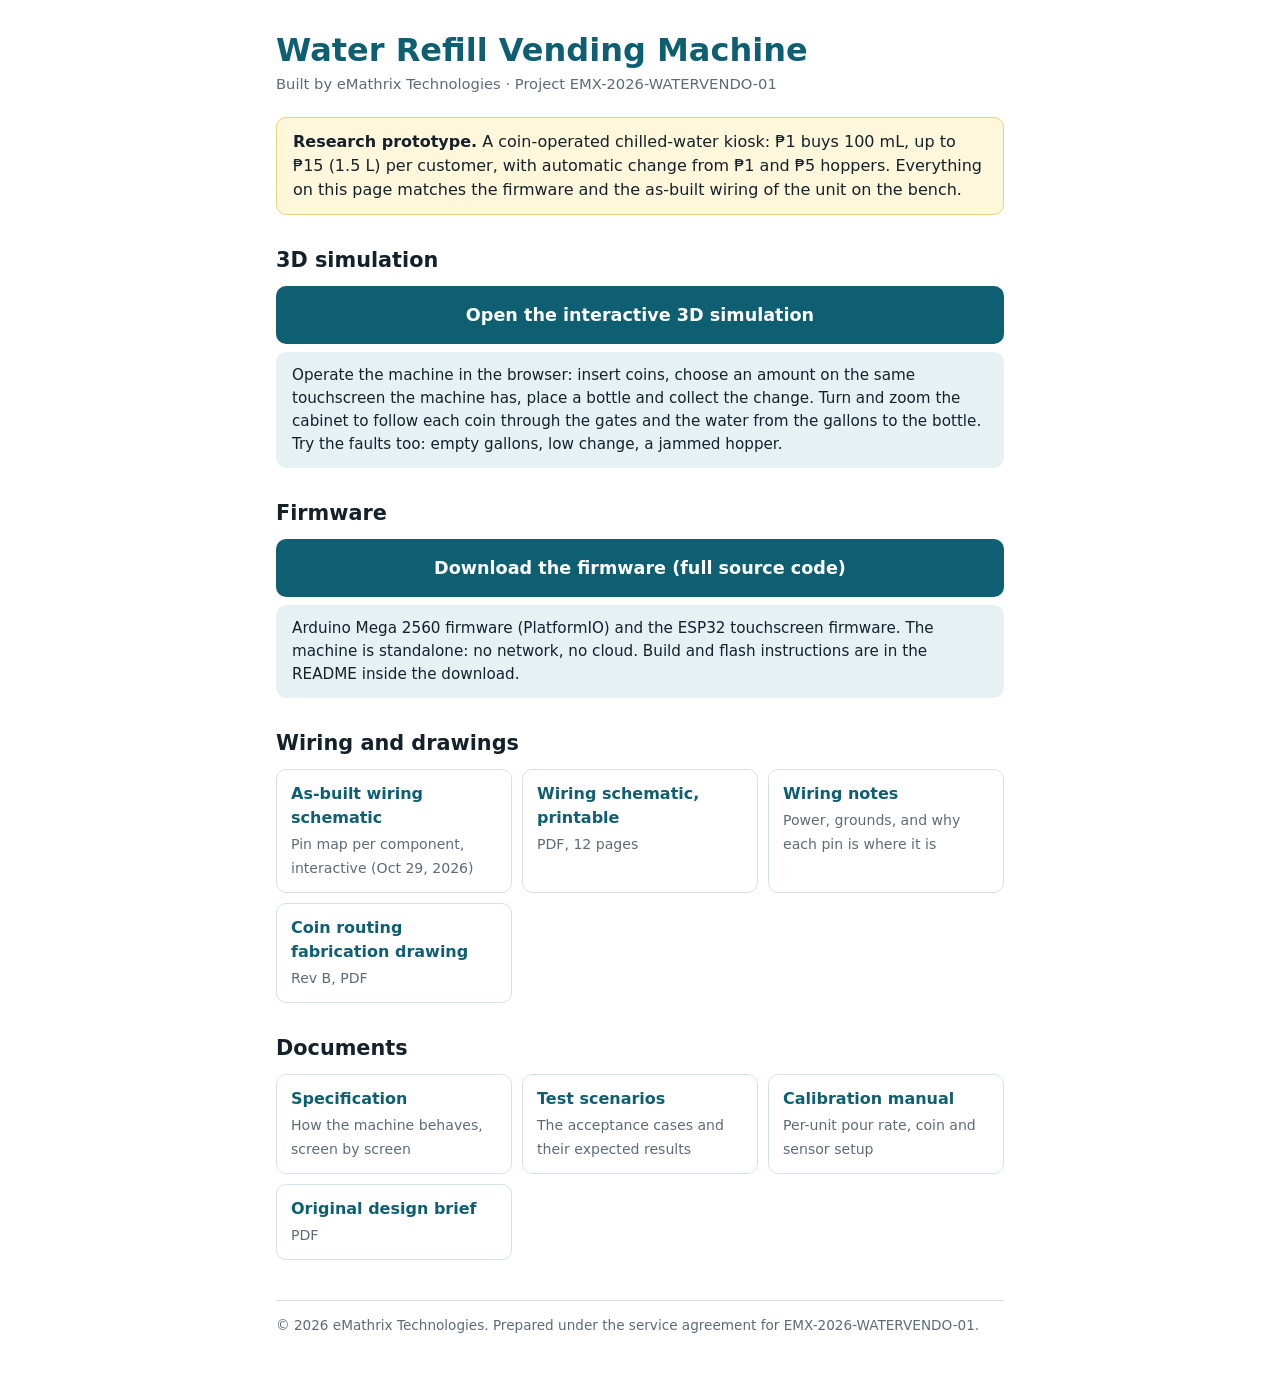
==== deploy/site/public/index.html @ b41547c3 "Project page for Railway: documents, firmware download, 3D simulation deploy/site/ serves the client" ====
<!doctype html>
<html lang="en">
<head>
<meta charset="utf-8">
<meta name="viewport" content="width=device-width, initial-scale=1">
<title>Water Refill Vending Machine</title>
<style>
  :root { --ink: #14212b; --muted: #5d6b76; --line: #d3e2e6; --brand: #0f5f73; --brand-ink: #fff; --soft: #e6f1f4;
          --bg: #ffffff; --warn-bg: #fff7dc; --warn-line: #ecd27a; }
  @media (prefers-color-scheme: dark) {
    :root { --ink: #e6edf2; --muted: #9fb0bb; --line: #2b3b44; --brand: #2f9bb5; --brand-ink: #fff; --soft: #17262e; --bg: #0f171c;
            --warn-bg: #3a3214; --warn-line: #6b5a1e; }
  }
  * { box-sizing: border-box; }
  body { margin: 0; background: var(--bg); color: var(--ink); font: 16px/1.5 system-ui, -apple-system, "Segoe UI", Roboto, sans-serif; }
  main { max-width: 760px; margin: 0 auto; padding: 32px 16px 56px; }
  h1 { color: var(--brand); font-size: 2rem; line-height: 1.15; margin: 0 0 4px; }
  .by { color: var(--muted); font-size: .92rem; margin: 0 0 22px; }
  .notice { background: var(--warn-bg); border: 1px solid var(--warn-line); border-radius: 10px; padding: 12px 16px; margin-bottom: 30px; }
  h2 { font-size: 1.3rem; margin: 30px 0 10px; }
  a.big { display: block; text-align: center; background: var(--brand); color: var(--brand-ink); font-weight: 700; font-size: 1.1rem;
          text-decoration: none; padding: 16px; border-radius: 10px; margin: 8px 0; }
  a.big:hover { filter: brightness(1.08); }
  .help { background: var(--soft); border-radius: 10px; padding: 12px 16px; font-size: .95rem; }
  .grid { display: grid; grid-template-columns: repeat(auto-fill, minmax(220px, 1fr)); gap: 10px; }
  .doc { display: block; border: 1px solid var(--line); border-radius: 10px; padding: 12px 14px; text-decoration: none; color: var(--ink); }
  .doc:hover { border-color: var(--brand); }
  .doc b { color: var(--brand); display: block; margin-bottom: 2px; }
  .doc span { color: var(--muted); font-size: .88rem; }
  footer { color: var(--muted); font-size: .85rem; margin-top: 40px; border-top: 1px solid var(--line); padding-top: 14px; }
</style>
</head>
<body>
<main>
  <h1>Water Refill Vending Machine</h1>
  <p class="by">Built by eMathrix Technologies · Project EMX-2026-WATERVENDO-01</p>

  <div class="notice"><b>Research prototype.</b> A coin-operated chilled-water kiosk: ₱1 buys 100 mL, up to ₱15 (1.5 L)
    per customer, with automatic change from ₱1 and ₱5 hoppers. Everything on this page matches the firmware and the
    as-built wiring of the unit on the bench.</div>

  <h2>3D simulation</h2>
  <a class="big" href="simulation/">Open the interactive 3D simulation</a>
  <div class="help">Operate the machine in the browser: insert coins, choose an amount on the same touchscreen the machine
    has, place a bottle and collect the change. Turn and zoom the cabinet to follow each coin through the gates and the water
    from the gallons to the bottle. Try the faults too: empty gallons, low change, a jammed hopper.</div>

  <h2>Firmware</h2>
  <a class="big" href="https://github.com/emathrixacademy/coin_operated_water_dispenser/archive/refs/heads/main.zip">Download the firmware (full source code)</a>
  <div class="help">Arduino Mega 2560 firmware (PlatformIO) and the ESP32 touchscreen firmware. The machine is standalone:
    no network, no cloud. Build and flash instructions are in the README inside the download.</div>

  <h2>Wiring and drawings</h2>
  <div class="grid">
    <a class="doc" href="docs/wiring-asbuilt.html"><b>As-built wiring schematic</b><span>Pin map per component, interactive (Oct 29, 2026)</span></a>
    <a class="doc" href="docs/Water-Vendo-Wiring.pdf"><b>Wiring schematic, printable</b><span>PDF, 12 pages</span></a>
    <a class="doc" href="docs/wiring.md"><b>Wiring notes</b><span>Power, grounds, and why each pin is where it is</span></a>
    <a class="doc" href="docs/Emathrix_FabDrawing_CoinRouting_RevB.pdf"><b>Coin routing fabrication drawing</b><span>Rev B, PDF</span></a>
  </div>

  <h2>Documents</h2>
  <div class="grid">
    <a class="doc" href="docs/SPECIFICATION.md"><b>Specification</b><span>How the machine behaves, screen by screen</span></a>
    <a class="doc" href="docs/scenarios.md"><b>Test scenarios</b><span>The acceptance cases and their expected results</span></a>
    <a class="doc" href="docs/calibration.md"><b>Calibration manual</b><span>Per-unit pour rate, coin and sensor setup</span></a>
    <a class="doc" href="docs/WATER-VENDO.pdf"><b>Original design brief</b><span>PDF</span></a>
  </div>

  <footer>© 2026 eMathrix Technologies. Prepared under the service agreement for EMX-2026-WATERVENDO-01.</footer>
</main>
</body>
</html>
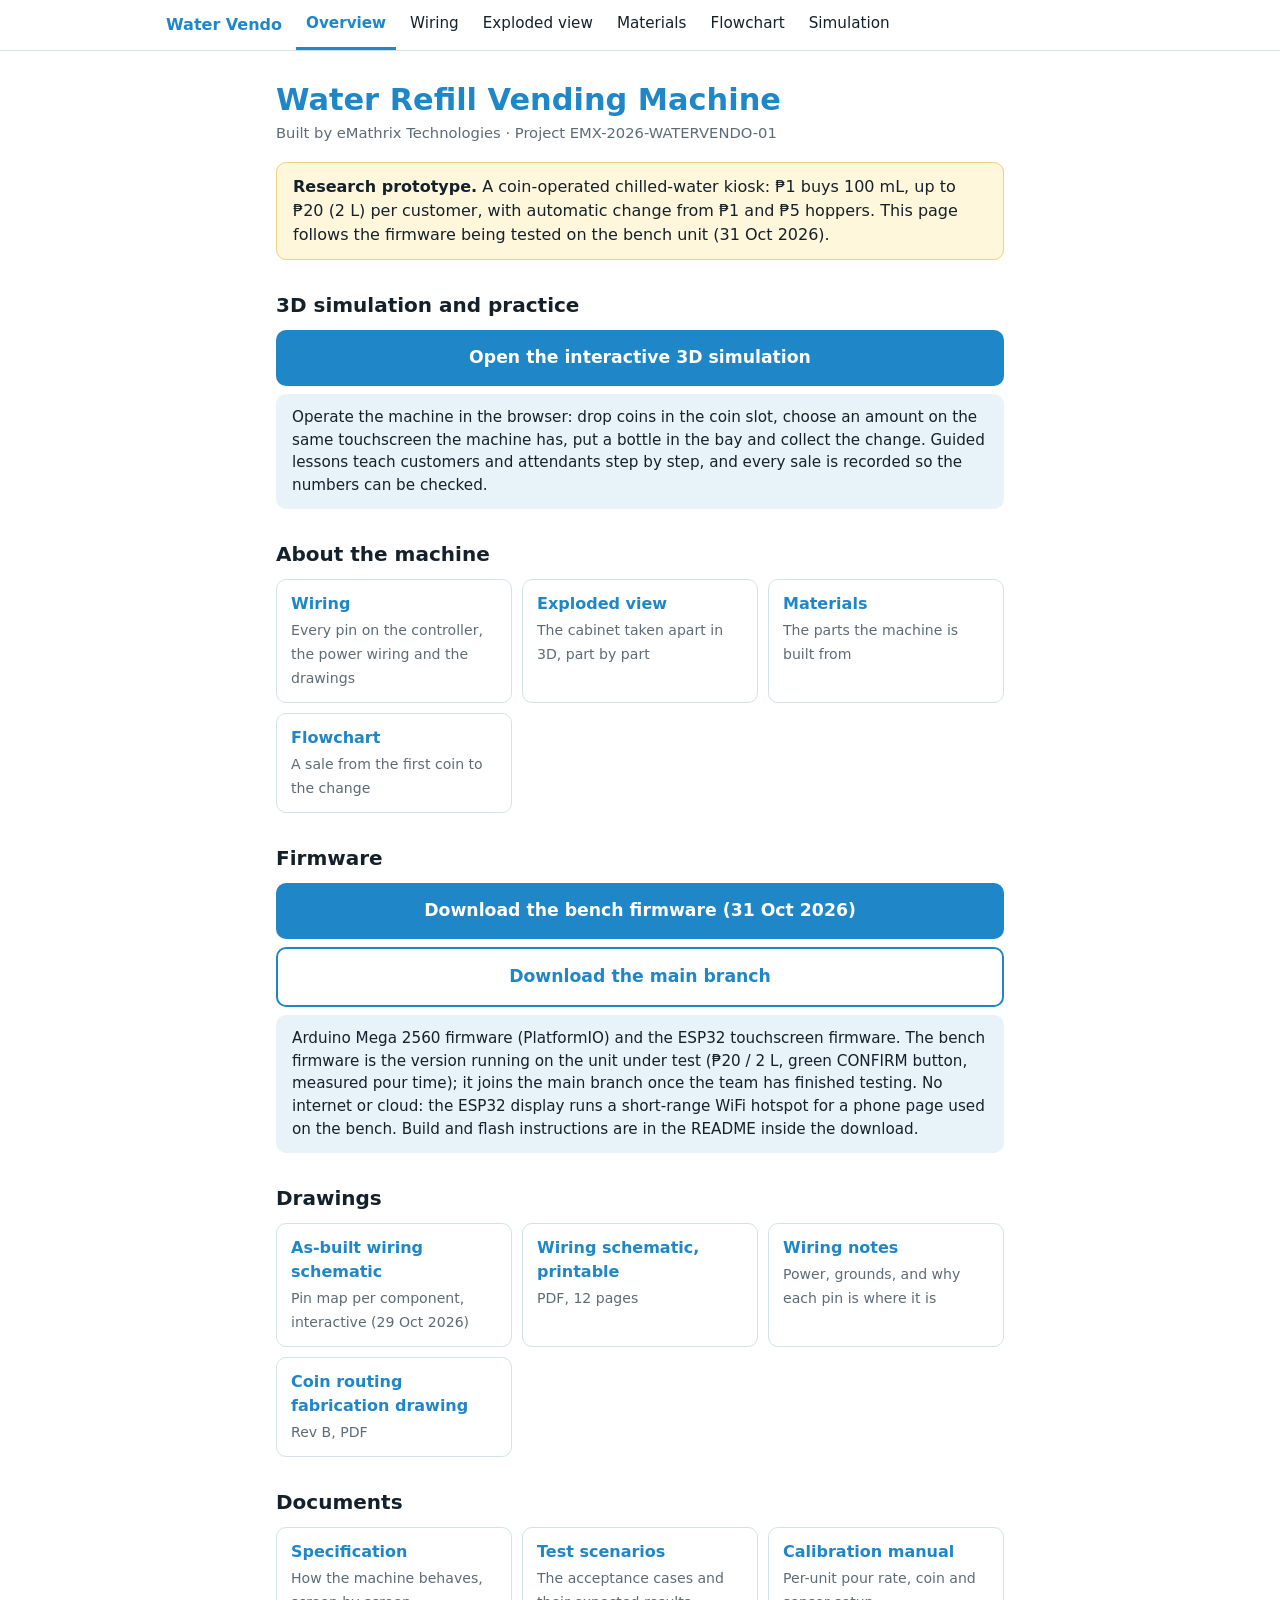
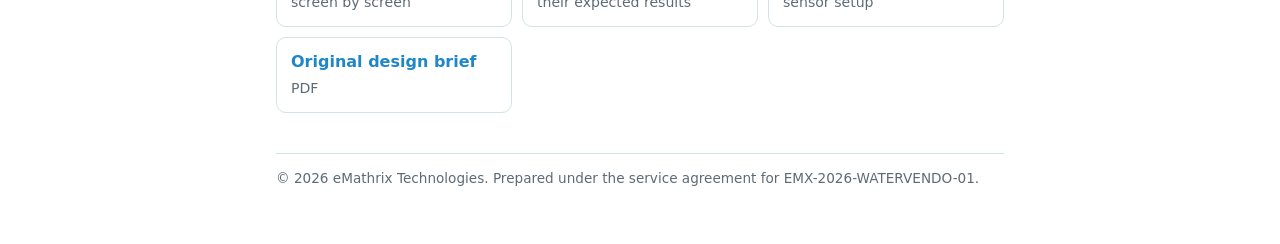
==== commit 72fbce32: "Website: follow the bench firmware; real phone page; Wiring, Exploded view, Materials, Flowchart Sim" ====
--- a/deploy/site/public/index.html
+++ b/deploy/site/public/index.html
@@ -4,55 +4,51 @@
 <meta charset="utf-8">
 <meta name="viewport" content="width=device-width, initial-scale=1">
 <title>Water Refill Vending Machine</title>
-<style>
-  :root { --ink: #14212b; --muted: #5d6b76; --line: #d3e2e6; --brand: #0f5f73; --brand-ink: #fff; --soft: #e6f1f4;
-          --bg: #ffffff; --warn-bg: #fff7dc; --warn-line: #ecd27a; }
-  @media (prefers-color-scheme: dark) {
-    :root { --ink: #e6edf2; --muted: #9fb0bb; --line: #2b3b44; --brand: #2f9bb5; --brand-ink: #fff; --soft: #17262e; --bg: #0f171c;
-            --warn-bg: #3a3214; --warn-line: #6b5a1e; }
-  }
-  * { box-sizing: border-box; }
-  body { margin: 0; background: var(--bg); color: var(--ink); font: 16px/1.5 system-ui, -apple-system, "Segoe UI", Roboto, sans-serif; }
-  main { max-width: 760px; margin: 0 auto; padding: 32px 16px 56px; }
-  h1 { color: var(--brand); font-size: 2rem; line-height: 1.15; margin: 0 0 4px; }
-  .by { color: var(--muted); font-size: .92rem; margin: 0 0 22px; }
-  .notice { background: var(--warn-bg); border: 1px solid var(--warn-line); border-radius: 10px; padding: 12px 16px; margin-bottom: 30px; }
-  h2 { font-size: 1.3rem; margin: 30px 0 10px; }
-  a.big { display: block; text-align: center; background: var(--brand); color: var(--brand-ink); font-weight: 700; font-size: 1.1rem;
-          text-decoration: none; padding: 16px; border-radius: 10px; margin: 8px 0; }
-  a.big:hover { filter: brightness(1.08); }
-  .help { background: var(--soft); border-radius: 10px; padding: 12px 16px; font-size: .95rem; }
-  .grid { display: grid; grid-template-columns: repeat(auto-fill, minmax(220px, 1fr)); gap: 10px; }
-  .doc { display: block; border: 1px solid var(--line); border-radius: 10px; padding: 12px 14px; text-decoration: none; color: var(--ink); }
-  .doc:hover { border-color: var(--brand); }
-  .doc b { color: var(--brand); display: block; margin-bottom: 2px; }
-  .doc span { color: var(--muted); font-size: .88rem; }
-  footer { color: var(--muted); font-size: .85rem; margin-top: 40px; border-top: 1px solid var(--line); padding-top: 14px; }
-</style>
+<link rel="stylesheet" href="site.css">
 </head>
 <body>
-<main>
+<nav class="top"><div class="in">
+  <a class="brand" href="./">Water Vendo</a>
+  <a class="tab on" href="./">Overview</a>
+  <a class="tab" href="wiring.html">Wiring</a>
+  <a class="tab" href="exploded.html">Exploded view</a>
+  <a class="tab" href="materials.html">Materials</a>
+  <a class="tab" href="flowchart.html">Flowchart</a>
+  <a class="tab" href="simulation/">Simulation</a>
+</div></nav>
+<main class="narrow">
   <h1>Water Refill Vending Machine</h1>
   <p class="by">Built by eMathrix Technologies · Project EMX-2026-WATERVENDO-01</p>
 
-  <div class="notice"><b>Research prototype.</b> A coin-operated chilled-water kiosk: ₱1 buys 100 mL, up to ₱15 (1.5 L)
-    per customer, with automatic change from ₱1 and ₱5 hoppers. Everything on this page matches the firmware and the
-    as-built wiring of the unit on the bench.</div>
+  <div class="notice"><b>Research prototype.</b> A coin-operated chilled-water kiosk: ₱1 buys 100 mL, up to ₱20 (2 L)
+    per customer, with automatic change from ₱1 and ₱5 hoppers. This page follows the firmware being tested on the bench
+    unit (31 Oct 2026).</div>
 
-  <h2>3D simulation</h2>
+  <h2>3D simulation and practice</h2>
   <a class="big" href="simulation/">Open the interactive 3D simulation</a>
-  <div class="help">Operate the machine in the browser: insert coins, choose an amount on the same touchscreen the machine
-    has, place a bottle and collect the change. Turn and zoom the cabinet to follow each coin through the gates and the water
-    from the gallons to the bottle. Try the faults too: empty gallons, low change, a jammed hopper.</div>
+  <div class="help">Operate the machine in the browser: drop coins in the coin slot, choose an amount on the same
+    touchscreen the machine has, put a bottle in the bay and collect the change. Guided lessons teach customers and
+    attendants step by step, and every sale is recorded so the numbers can be checked.</div>
+
+  <h2>About the machine</h2>
+  <div class="grid">
+    <a class="doc" href="wiring.html"><b>Wiring</b><span>Every pin on the controller, the power wiring and the drawings</span></a>
+    <a class="doc" href="exploded.html"><b>Exploded view</b><span>The cabinet taken apart in 3D, part by part</span></a>
+    <a class="doc" href="materials.html"><b>Materials</b><span>The parts the machine is built from</span></a>
+    <a class="doc" href="flowchart.html"><b>Flowchart</b><span>A sale from the first coin to the change</span></a>
+  </div>
 
   <h2>Firmware</h2>
-  <a class="big" href="https://github.com/emathrixacademy/coin_operated_water_dispenser/archive/refs/heads/main.zip">Download the firmware (full source code)</a>
-  <div class="help">Arduino Mega 2560 firmware (PlatformIO) and the ESP32 touchscreen firmware. The machine is standalone:
-    no network, no cloud. Build and flash instructions are in the README inside the download.</div>
+  <a class="big" href="https://github.com/emathrixacademy/coin_operated_water_dispenser/archive/refs/heads/fix/review-bugs-layout5.zip">Download the bench firmware (31 Oct 2026)</a>
+  <a class="big alt" href="https://github.com/emathrixacademy/coin_operated_water_dispenser/archive/refs/heads/main.zip">Download the main branch</a>
+  <div class="help">Arduino Mega 2560 firmware (PlatformIO) and the ESP32 touchscreen firmware. The bench firmware is the
+    version running on the unit under test (₱20 / 2 L, green CONFIRM button, measured pour time); it joins the main branch
+    once the team has finished testing. No internet or cloud: the ESP32 display runs a short-range WiFi hotspot for a phone
+    page used on the bench. Build and flash instructions are in the README inside the download.</div>
 
-  <h2>Wiring and drawings</h2>
+  <h2>Drawings</h2>
   <div class="grid">
-    <a class="doc" href="docs/wiring-asbuilt.html"><b>As-built wiring schematic</b><span>Pin map per component, interactive (Oct 29, 2026)</span></a>
+    <a class="doc" href="docs/wiring-asbuilt.html"><b>As-built wiring schematic</b><span>Pin map per component, interactive (29 Oct 2026)</span></a>
     <a class="doc" href="docs/Water-Vendo-Wiring.pdf"><b>Wiring schematic, printable</b><span>PDF, 12 pages</span></a>
     <a class="doc" href="docs/wiring.md"><b>Wiring notes</b><span>Power, grounds, and why each pin is where it is</span></a>
     <a class="doc" href="docs/Emathrix_FabDrawing_CoinRouting_RevB.pdf"><b>Coin routing fabrication drawing</b><span>Rev B, PDF</span></a>
--- a/deploy/site/public/site.css
+++ b/deploy/site/public/site.css
@@ -0,0 +1,45 @@
+/* Shared look for the project pages (not the simulation). */
+:root { --ink: #14212b; --muted: #5d6b76; --line: #d3e2e6; --brand: #1f86c8; --brand-ink: #fff; --soft: #e8f3f9;
+        --bg: #ffffff; --warn-bg: #fff7dc; --warn-line: #ecd27a; --chg-bg: #ffeede; --chg-ink: #8a3b00; --card: #fff; }
+@media (prefers-color-scheme: dark) {
+  :root { --ink: #e6edf2; --muted: #9fb0bb; --line: #2b3b44; --brand: #4fb0ea; --brand-ink: #06121a; --soft: #16262f;
+          --bg: #0f171c; --warn-bg: #3a3214; --warn-line: #6b5a1e; --chg-bg: #3b2414; --chg-ink: #ffb680; --card: #131e25; }
+}
+* { box-sizing: border-box; }
+body { margin: 0; background: var(--bg); color: var(--ink); font: 16px/1.5 system-ui, -apple-system, "Segoe UI", Roboto, sans-serif; }
+main { max-width: 980px; margin: 0 auto; padding: 24px 16px 56px; }
+main.narrow { max-width: 760px; }
+h1 { color: var(--brand); font-size: 1.9rem; line-height: 1.15; margin: 8px 0 4px; }
+h2 { font-size: 1.25rem; margin: 30px 0 10px; }
+h3 { font-size: 1.02rem; margin: 22px 0 8px; }
+.by { color: var(--muted); font-size: .92rem; margin: 0 0 18px; }
+.notice { background: var(--warn-bg); border: 1px solid var(--warn-line); border-radius: 10px; padding: 12px 16px; margin: 0 0 22px; }
+.help { background: var(--soft); border-radius: 10px; padding: 12px 16px; font-size: .95rem; }
+a { color: var(--brand); }
+
+/* top navigation */
+nav.top { position: sticky; top: 0; z-index: 10; background: var(--bg); border-bottom: 1px solid var(--line); }
+nav.top .in { max-width: 980px; margin: 0 auto; padding: 0 16px; display: flex; gap: 4px; align-items: center; overflow-x: auto; }
+nav.top .brand { font-weight: 800; color: var(--brand); text-decoration: none; padding: 12px 10px 12px 0; white-space: nowrap; }
+nav.top a.tab { color: var(--ink); text-decoration: none; padding: 12px 10px; border-bottom: 3px solid transparent; white-space: nowrap; font-size: .95rem; }
+nav.top a.tab:hover { color: var(--brand); }
+nav.top a.tab.on { border-bottom-color: var(--brand); color: var(--brand); font-weight: 650; }
+
+a.big { display: block; text-align: center; background: var(--brand); color: var(--brand-ink); font-weight: 700; font-size: 1.08rem;
+        text-decoration: none; padding: 15px; border-radius: 10px; margin: 8px 0; }
+a.big.alt { background: transparent; color: var(--brand); border: 2px solid var(--brand); }
+a.big:hover { filter: brightness(1.08); }
+.grid { display: grid; grid-template-columns: repeat(auto-fill, minmax(220px, 1fr)); gap: 10px; }
+.doc { display: block; border: 1px solid var(--line); border-radius: 10px; padding: 12px 14px; text-decoration: none; color: var(--ink); background: var(--card); }
+.doc:hover { border-color: var(--brand); }
+.doc b { color: var(--brand); display: block; margin-bottom: 2px; }
+.doc span { color: var(--muted); font-size: .88rem; }
+
+table { width: 100%; border-collapse: collapse; font-size: .93rem; }
+th, td { text-align: left; padding: 7px 9px; border-bottom: 1px solid var(--line); vertical-align: top; }
+th { color: var(--muted); font-weight: 650; font-size: .82rem; text-transform: uppercase; letter-spacing: .04em; }
+.tablewrap { overflow-x: auto; border: 1px solid var(--line); border-radius: 10px; }
+code { font: .88em ui-monospace, SFMono-Regular, Consolas, monospace; background: var(--soft); padding: 1px 5px; border-radius: 4px; }
+.chg { background: var(--chg-bg); color: var(--chg-ink); border-radius: 5px; padding: 1px 6px; font-size: .82rem; font-weight: 650; white-space: nowrap; }
+footer { color: var(--muted); font-size: .85rem; margin-top: 40px; border-top: 1px solid var(--line); padding-top: 14px; }
+@media (max-width: 600px) { h1 { font-size: 1.5rem; } th, td { padding: 6px; } }
